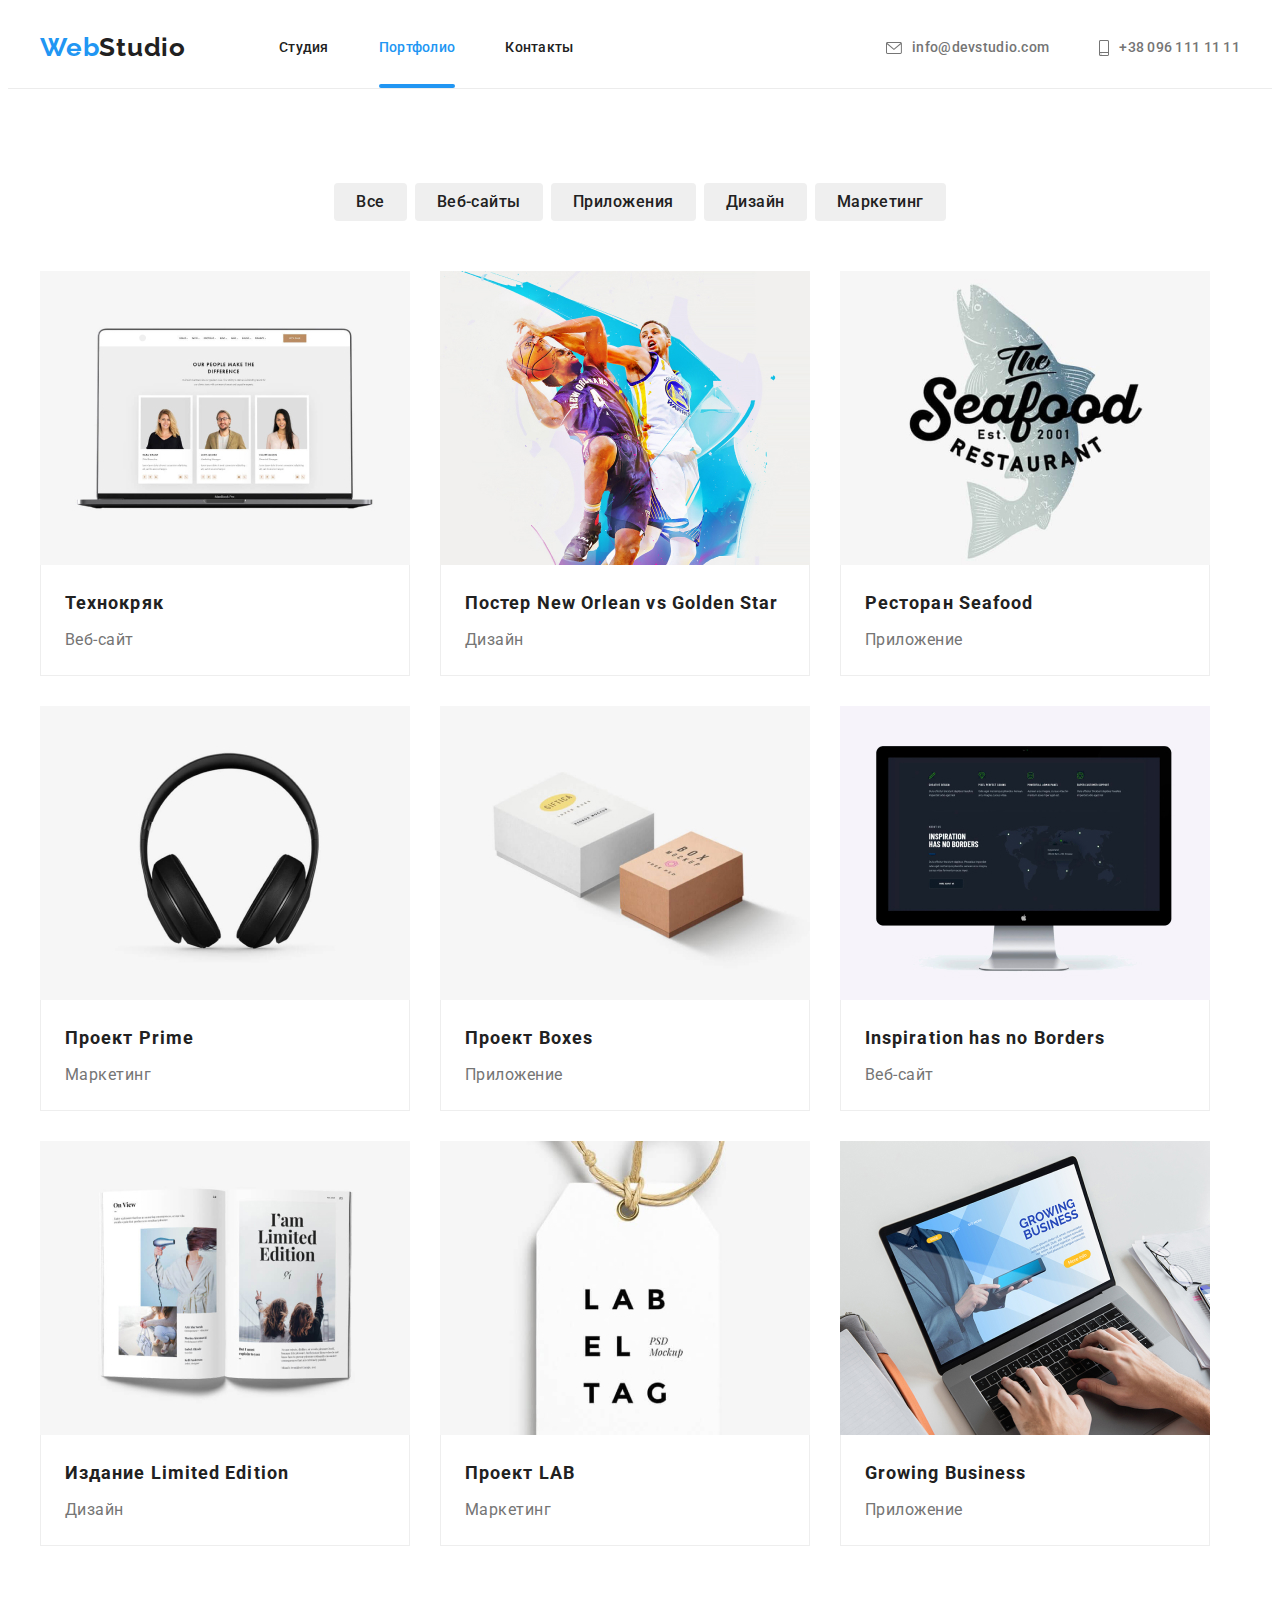
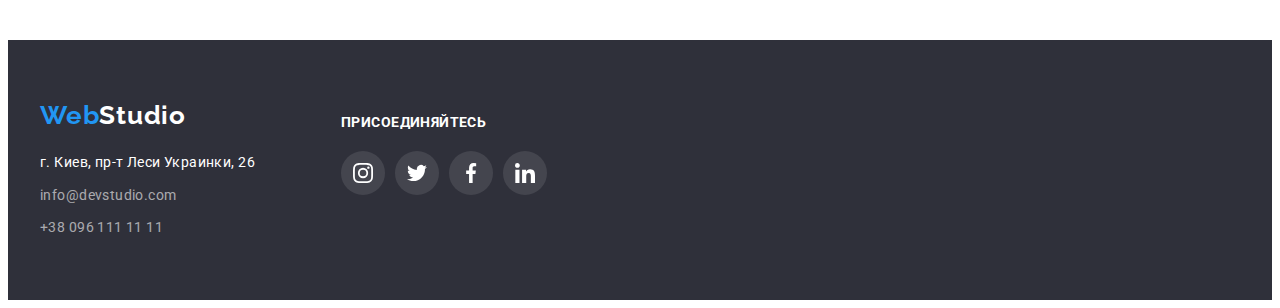
==== portfolio.html @ 8793c93d "homework 5" ====
<!DOCTYPE html>
<html lang="ru">
    <head>
        <meta charset="UTF-8" />
        <meta name="viewport" content="width=device-width, initial-scale=1.0" />
        <title>WebStudio</title>
        <link
            href="https://fonts.googleapis.com/css2?family=Raleway:wght@700&family=Roboto:wght@400;500;700;900&display=swap"
            rel="stylesheet"
        />
        <link
            rel="stylesheet"
            href="https://cdnjs.cloudflare.com/ajax/libs/modern-normalize/1.0.0/modern-normalize.min.css"
            integrity="sha512-ISS7cAi1PEhQ8jnbJpJZMd29NlhNj4AWYyLOSp2CE/CsHxTCu+r+t0D2yoJudVrd0/8fTVPUVDzY5Tvli75u/g=="
            crossorigin="anonymous"
        />
        <link rel="stylesheet" href="./css/styles.css" />
    </head>
    <body>
        <!--head-->
        <header class="head">
            <div class="container">
                <div class="header-inner">
                    <nav class="container-nav">
                        <a class="logo" href="/"><span class="logo-dif">Web</span>Studio</a>
                        <ul class="header-nav">
                            <li class="item">
                                <a class="nav-link" href="./index.html">Студия</a>
                            </li>
                            <li class="item">
                                <a class="nav-link current" href="#">Портфолио</a>
                            </li>
                            <li class="item">
                                <a class="nav-link" href="#">Контакты</a>
                            </li>
                        </ul>
                    </nav>

                    <ul class="header-contact">
                        <li class="item">
                            <a class="contact" href="mailto:info@devstudio.com">
                                <svg class="mail">
                                    <use href="./images/first-sprite.svg#icon-envelope"></use>
                                </svg>
                                info@devstudio.com</a
                            >
                        </li>
                        <li class="item">
                            <a class="contact" href="tel:+380961111111">
                                <svg class="phone">
                                    <use href="./images/first-sprite.svg#icon-smartphone"></use>
                                </svg>
                                +38 096 111 11 11</a
                            >
                        </li>
                    </ul>
                </div>
            </div>
        </header>
        <main>
            <section>
                <div class="container">
                    <h1 class="invisible">Наши работы</h1>
                    <!--заголовок сделать невидимым-->
                    <!--portfolio-->
                    <ul class="buttons-list">
                        <li class="item">
                            <button class="portfolio-filter" type="button">Все</button>
                        </li>
                        <li class="item">
                            <button class="portfolio-filter" type="button">Веб-сайты</button>
                        </li>
                        <li class="item">
                            <button class="portfolio-filter" type="button">Приложения</button>
                        </li>
                        <li class="item">
                            <button class="portfolio-filter" type="button">Дизайн</button>
                        </li>
                        <li class="item">
                            <button class="portfolio-filter" type="button">Маркетинг</button>
                        </li>
                    </ul>
                    <ul class="portfolio-list">
                        <li class="portfolio-item">
                            <a class="unit" href="#">
                                <div class="portfolio-thumb">
                                    <img
                                        class="portfolio-picture"
                                        src="./images/portfolio1.jpg"
                                        alt="ноутбук"
                                        width="370"
                                    />
                                    <div class="portfolio-overlay">
                                        <p class="portfolio-actions">
                                            Технокряк это современная площадка распространения
                                            коронавируса. Компании используют эту платформу для
                                            цифрового шпионажа и атак на защищённые сервера
                                            конкурентов.
                                        </p>
                                    </div>
                                </div>
                                <div class="portfolio-discription">
                                    <h2 class="portfolio-title">Технокряк</h2>
                                    <p class="portfolio-text">Веб-сайт</p>
                                </div>
                            </a>
                        </li>
                        <li class="portfolio-item">
                            <a class="unit" href="#">
                                <div class="portfolio-thumb">
                                    <img
                                        class="portfolio-picture"
                                        src="./images/portfolio2.jpg"
                                        alt="два баскетболиста"
                                        width="370"
                                    />
                                    <div class="portfolio-overlay">
                                        <p class="portfolio-actions">
                                            Технокряк это современная площадка распространения
                                            коронавируса. Компании используют эту платформу для
                                            цифрового шпионажа и атак на защищённые сервера
                                            конкурентов.
                                        </p>
                                    </div>
                                </div>
                                <div class="portfolio-discription">
                                    <h2 class="portfolio-title">
                                        Постер New Orlean vs Golden Star
                                    </h2>
                                    <p class="portfolio-text">Дизайн</p>
                                </div>
                            </a>
                        </li>
                        <li class="portfolio-item">
                            <a class="unit" href="#">
                                <div class="portfolio-thumb">
                                    <img
                                        class="portfolio-picture"
                                        src="./images/portfolio3.jpg"
                                        alt="эмблема ресторана"
                                        width="370"
                                    />
                                    <div class="portfolio-overlay">
                                        <p class="portfolio-actions">
                                            Технокряк это современная площадка распространения
                                            коронавируса. Компании используют эту платформу для
                                            цифрового шпионажа и атак на защищённые сервера
                                            конкурентов.
                                        </p>
                                    </div>
                                </div>
                                <div class="portfolio-discription">
                                    <h2 class="portfolio-title">Ресторан Seafood</h2>
                                    <p class="portfolio-text">Приложение</p>
                                </div>
                            </a>
                        </li>
                        <li class="portfolio-item">
                            <a class="unit" href="#">
                                <div class="portfolio-thumb">
                                    <img
                                        class="portfolio-picture"
                                        src="./images/portfolio4.jpg"
                                        alt="наушники"
                                        width="370"
                                    />
                                    <div class="portfolio-overlay">
                                        <p class="portfolio-actions">
                                            Технокряк это современная площадка распространения
                                            коронавируса. Компании используют эту платформу для
                                            цифрового шпионажа и атак на защищённые сервера
                                            конкурентов.
                                        </p>
                                    </div>
                                </div>

                                <div class="portfolio-discription">
                                    <h2 class="portfolio-title">Проект Prime</h2>
                                    <p class="portfolio-text">Маркетинг</p>
                                </div>
                            </a>
                        </li>
                        <li class="portfolio-item">
                            <a class="unit" href="#">
                                <div class="portfolio-thumb">
                                    <img
                                        class="portfolio-picture"
                                        src="./images/portfolio5.jpg"
                                        alt="коробки"
                                        width="370"
                                    />
                                    <div class="portfolio-overlay">
                                        <p class="portfolio-actions">
                                            Технокряк это современная площадка распространения
                                            коронавируса. Компании используют эту платформу для
                                            цифрового шпионажа и атак на защищённые сервера
                                            конкурентов.
                                        </p>
                                    </div>
                                </div>
                                <div class="portfolio-discription">
                                    <h2 class="portfolio-title">Проект Boxes</h2>
                                    <p class="portfolio-text">Приложение</p>
                                </div>
                            </a>
                        </li>
                        <li class="portfolio-item">
                            <a class="unit" href="#">
                                <div class="portfolio-thumb">
                                    <img
                                        class="portfolio-picture"
                                        src="./images/portfolio6.jpg"
                                        alt="монитор"
                                        width="370"
                                    />
                                    <div class="portfolio-overlay">
                                        <p class="portfolio-actions">
                                            Технокряк это современная площадка распространения
                                            коронавируса. Компании используют эту платформу для
                                            цифрового шпионажа и атак на защищённые сервера
                                            конкурентов.
                                        </p>
                                    </div>
                                </div>
                                <div class="portfolio-discription">
                                    <h2 class="portfolio-title">Inspiration has no Borders</h2>
                                    <p class="portfolio-text">Веб-сайт</p>
                                </div>
                            </a>
                        </li>
                        <li class="portfolio-item">
                            <a class="unit" href="#">
                                <div class="portfolio-thumb">
                                    <img
                                        class="portfolio-picture"
                                        src="./images/portfolio7.jpg"
                                        alt="журнал"
                                        width="370"
                                    />
                                    <div class="portfolio-overlay">
                                        <p class="portfolio-actions">
                                            Технокряк это современная площадка распространения
                                            коронавируса. Компании используют эту платформу для
                                            цифрового шпионажа и атак на защищённые сервера
                                            конкурентов.
                                        </p>
                                    </div>
                                </div>

                                <div class="portfolio-discription">
                                    <h2 class="portfolio-title">Издание Limited Edition</h2>
                                    <p class="portfolio-text">Дизайн</p>
                                </div>
                            </a>
                        </li>
                        <li class="portfolio-item">
                            <a class="unit" href="#">
                                <div class="portfolio-thumb">
                                    <img
                                        class="portfolio-picture"
                                        src="./images/portfolio8.jpg"
                                        alt="ярлык"
                                        width="370"
                                    />
                                    <div class="portfolio-overlay">
                                        <p class="portfolio-actions">
                                            Технокряк это современная площадка распространения
                                            коронавируса. Компании используют эту платформу для
                                            цифрового шпионажа и атак на защищённые сервера
                                            конкурентов.
                                        </p>
                                    </div>
                                </div>

                                <div class="portfolio-discription">
                                    <h2 class="portfolio-title">Проект LAB</h2>
                                    <p class="portfolio-text">Маркетинг</p>
                                </div>
                            </a>
                        </li>
                        <li class="portfolio-item">
                            <a class="unit" href="#">
                                <div class="portfolio-thumb">
                                    <img
                                        class="portfolio-picture"
                                        src="./images/portfolio9.jpg"
                                        alt="руки на ноутбуке"
                                        width="370"
                                    />
                                    <div class="portfolio-overlay">
                                        <p class="portfolio-actions">
                                            Технокряк это современная площадка распространения
                                            коронавируса. Компании используют эту платформу для
                                            цифрового шпионажа и атак на защищённые сервера
                                            конкурентов.
                                        </p>
                                    </div>
                                </div>

                                <div class="portfolio-discription">
                                    <h2 class="portfolio-title">Growing Business</h2>
                                    <p class="portfolio-text">Приложение</p>
                                </div>
                            </a>
                        </li>
                    </ul>
                </div>
            </section>
        </main>
        <!--basement-->
        <footer class="basement-item">
            <div class="container">
                <div>
                    <a class="basement-logo" href="/"><span class="logo-dif">Web</span>Studio</a>

                    <address class="address-group">
                        <p class="basement-address interval">г. Киев, пр-т Леси Украинки, 26</p>
                        <a class="basement-contact interval" href="mailto:info@devstudio.com"
                            >info@devstudio.com</a
                        >
                        <a class="basement-contact interval" href="tel:+380961111111"
                            >+38 096 111 11 11</a
                        >
                    </address>
                </div>
                <div class="invocation-box">
                    <b class="invocation">присоединяйтесь</b>
                    <div class="social-box">
                        <a class="basement-link" href="#" aria-label="instagram">
                            <svg class="basement-icon">
                                <use href="./images/first-sprite.svg#icon-instagram-2"></use>
                            </svg>
                        </a>
                        <a class="basement-link" href="#" aria-label="twitter">
                            <svg class="basement-icon">
                                <use href="./images/first-sprite.svg#icon-twitter-1"></use>
                            </svg>
                        </a>
                        <a class="basement-link" href="#" aria-label="facebook">
                            <svg class="basement-icon">
                                <use href="./images/first-sprite.svg#icon-facebook-1"></use>
                            </svg>
                        </a>
                        <a class="basement-link" href="#" aria-label="linkedin">
                            <svg class="basement-icon">
                                <use href="./images/first-sprite.svg#icon-linkedin-1"></use>
                            </svg>
                        </a>
                    </div>
                </div>
            </div>
        </footer>
    </body>
</html>
---- css/styles.css ----
:root {
    --color-first-bright-grey: #f5f4fa;
    --color-second-bright-grey: #eeeeee;
    --color-third-bright-grey: #ececec;
    --color-fourth-bright-grey: rgba(255, 255, 255, 0.6);
    --color-fifth-bright-grey: #757575;
    --color-black: #212121;
    --color-bright-blue: #2196f3;
    --color-white: #ffffff;
    --color-dark-blue: #2f303a;
    --color-social-icons: #afb1b8;
    --color-basement-icons: rgba(255, 255, 255, 0.1);

    --team-background-color: var(--color-first-bright-grey);
    --portfolio-border-color: var(--color-second-bright-grey);
    --header-underline-color: var(--color-third-bright-grey);
    --basement-contact-color: var(--color-fourth-bright-grey);
    --primary-text-color: var(--color-fifth-bright-grey);
    --title-text-color: var(--color-black);
    --accent-color: var(--color-bright-blue);
    --main-title-color: var(--color-white);
    --main-background-color: var(--color-dark-blue);

    --hero-link-shadow: 0px 4px 4px rgba(0, 0, 0, 0.15);
    --team-item-shadow: 0px 1px 3px rgba(0, 0, 0, 0.12), 0px 1px 1px rgba(0, 0, 0, 0.14),
        0px 2px 1px rgba(0, 0, 0, 0.2);
    --portfolio-filter-shadow: 0px 3px 1px rgba(0, 0, 0, 0.1), 0px 1px 2px rgba(0, 0, 0, 0.08),
        0px 2px 2px rgba(0, 0, 0, 0.12);
    --portfolio-list-shadow: 0px 1px 1px rgba(0, 0, 0, 0.12), 0px 4px 4px rgba(0, 0, 0, 0.06),
        1px 4px 6px rgba(0, 0, 0, 0.16);
    --overlay: rgba(47, 48, 58, 0.4);
    --actions-background-color: rgba(47, 48, 58, 0.8);
    --portfolio-overlay-color: rgba(33, 150, 243, 0.9);
    --backdrop-color: rgba(0, 0, 0, 0.2);
    --modal-window-shadow: 0px 1px 3px rgba(0, 0, 0, 0.12), 0px 1px 1px rgba(0, 0, 0, 0.14),
        0px 2px 1px rgba(0, 0, 0, 0.2);
    --modal-close-button: rgba(0, 0, 0, 0.1);

    --color3: currentColor;
    --color4: currentColor;
}

body {
    font-family: "Roboto", sans-serif;
    font-style: normal;
}

/*===head===*/

.container {
    width: 1200px;
    padding-left: 15px;
    padding-right: 15px;
    margin-left: auto;
    margin-right: auto;
}

.header-inner {
    display: flex;
    align-items: center;
}

.container-nav {
    display: flex;
    align-items: center;
}

.logo {
    text-decoration: none;
    font-family: "Raleway";
    font-weight: 700;
    font-size: 26px;
    line-height: 1.2;
    letter-spacing: 0.03em;

    color: var(--title-text-color);
}

.header-nav {
    list-style: none;
    padding: 0;
    margin: 0;
    margin-left: 93px;
    display: flex;
    align-items: center;
}

.header-nav .item + .item {
    margin-left: 50px;
}

.logo-dif {
    color: var(--accent-color);
}

.nav-link {
    position: relative;
    text-decoration: none;
    display: block;
    padding-top: 32px;
    padding-bottom: 32px;

    font-weight: 500;
    font-size: 14px;
    line-height: 1.14;
    letter-spacing: 0.02em;

    color: var(--title-text-color);

    transition: color 250ms cubic-bezier(0.4, 0, 0.2, 1);
}

.nav-link:hover,
.nav-link:focus {
    color: var(--accent-color);
}

.current {
    color: var(--accent-color);
}

.current::after {
    content: "";
    position: absolute;
    bottom: 0;
    left: 0;
    display: block;

    width: 100%;
    height: 4px;
    border-radius: 2px;

    background-color: var(--accent-color);
}

.header-contact {
    list-style: none;
    display: flex;
    padding: 0;
    margin: 0;
    margin-left: auto;
}

.header-contact .item + .item {
    margin-left: 50px;
}

.contact {
    list-style: none;
    text-decoration: none;
    display: flex;
    align-items: center;
    padding-top: 32px;
    padding-bottom: 32px;

    font-weight: 500;
    font-size: 14px;
    line-height: 1.14;
    letter-spacing: 0.02em;

    color: var(--primary-text-color);

    transition: color 250ms cubic-bezier(0.4, 0, 0.2, 1);
}

.contact:hover,
.contact:focus {
    color: var(--accent-color);
}

.head {
    border-bottom: 1px solid var(--header-underline-color);
}

.mail {
    width: 16px;
    height: 12px;
    margin-right: 10px;
}

.phone {
    width: 10px;
    height: 16px;
    margin-right: 10px;
}

/*===hero===*/

.main-title {
    width: 700px;
    margin-top: 0;
    margin-bottom: 30px;

    font-weight: 900;
    font-size: 44px;
    line-height: 1.36;
    letter-spacing: 0.06em;
    text-transform: uppercase;

    color: var(--main-title-color);
}

.order {
    display: inline-block;
    min-width: 200px;
    height: 50px;
    padding: 10px 32px;
    border-radius: 4px;

    text-decoration: none;
    font-weight: 700;
    font-size: 16px;
    line-height: 1.87;
    letter-spacing: 0.06em;

    color: var(--main-title-color);
    background-color: var(--accent-color);
    box-shadow: var(--hero-link-shadow);
}

.hero-item {
    background-repeat: no-repeat;
    background-size: cover;
    background-position: top;

    background-color: var(--main-background-color);
    background-image: linear-gradient(var(--overlay), var(--overlay)), url(../images/hero-back.jpg);
}

.hero-item .container {
    display: flex;
    height: 600px;
    align-items: center;
    justify-content: center;
    text-align: center;
}

.backdrop {
    position: fixed;
    top: 0;
    left: 0;
    width: 100%;
    height: 100%;
    opacity: 1;
    transition: opacity 250ms cubic-bezier(0.4, 0, 0.2, 1);

    background-color: var(--backdrop-color);
}

.backdrop.is-hidden {
    opacity: 0;
    pointer-events: none;
}

.backdrop.is-hidden .modal {
    transform: translate(-50%, -50%) scale(0.9);
}

.modal {
    position: absolute;
    min-width: 528px;
    min-height: 581px;
    background-color: #ffffff;

    top: 50%;
    left: 50%;

    transform: translate(-50%, -50%) scale(1);
    transition: transform 250ms cubic-bezier(0.4, 0, 0.2, 1);

    box-shadow: var(--modal-window-shadow);
    border-radius: 4px;
}

.modal-close {
    position: absolute;
    top: 8px;
    right: 8px;
    width: 30px;
    height: 30px;
    border-radius: 50%;
    border: 1px solid var(--modal-close-button);

    background-color: var(--main-title-color);
}

.cross {
    width: 11px;
    height: 11px;
}

/*===features===*/

.invisible {
    display: none;
}

.feartures-group {
    margin: 0;
    padding: 94px 0 94px 0;
    display: flex;
    justify-content: space-between;
    list-style: none;
}

.features-box {
    display: flex;
    align-items: center;
    justify-content: center;
    width: 270px;
    height: 120px;
    margin-bottom: 30px;

    background: var(--team-background-color);
    border-radius: 4px;
}

.features-title {
    margin: 0;
    margin-bottom: 10px;

    font-weight: 700;
    font-size: 14px;
    line-height: 1.14;
    letter-spacing: 0.03em;
    text-transform: uppercase;

    color: var(--title-text-color);
}

.features-text {
    margin: 0;
    width: 270px;

    font-weight: 400;
    font-size: 14px;
    line-height: 1.7;
    letter-spacing: 0.03em;

    color: var(--primary-text-color);
}

/*===actions===*/

.actions-title {
    margin: 0;
    margin-bottom: 50px;

    font-weight: 700;
    font-size: 36px;
    line-height: 1.16;
    text-align: center;
    letter-spacing: 0.03em;

    color: var(--title-text-color);
}

.actions-group {
    margin: 0;
    padding: 0;
    padding-bottom: 94px;
    display: flex;
    justify-content: space-between;
    list-style: none;
}

.actions-picture {
    display: block;
}

.actions-item {
    position: relative;
}

.actions-label {
    position: absolute;
    bottom: 0;
    margin: 0;
    padding: 27px 0 27px;

    width: 100%;
    height: 70px;

    font-family: "Roboto";
    font-style: normal;
    font-weight: 700;
    font-size: 14px;
    line-height: 1.14;
    text-align: center;
    letter-spacing: 0.03em;
    text-transform: uppercase;

    color: var(--main-title-color);
    background-color: var(--actions-background-color);
}

/*===team===*/

.team-section {
    background-color: var(--team-background-color);
}

.team-section .container {
    padding-top: 94px;
    padding-bottom: 94px;
}

.team-group {
    margin: 0;
    padding: 0;
    display: flex;
    justify-content: space-between;
    list-style: none;
}

.team-title {
    margin: 0;
    margin-bottom: 50px;

    font-weight: 700;
    font-size: 36px;
    line-height: 1.16;
    text-align: center;
    letter-spacing: 0.03em;

    color: var(--title-text-color);
}

.team-item {
    border-radius: 0 0 4px 4px;

    background-color: var(--color-white);
    box-shadow: var(--team-item-shadow);
}

.member-name {
    margin: 0;
    padding: 30px 0 10px;

    font-weight: 500;
    font-size: 16px;
    line-height: 1.2;
    text-align: center;
    letter-spacing: 0.03em;

    color: var(--title-text-color);
}

.skill {
    margin: 0;
    padding-bottom: 16px;

    font-weight: 400;
    font-size: 16px;
    line-height: 1.2;
    text-align: center;
    letter-spacing: 0.03em;

    color: var(--primary-text-color);
}

.social-container {
    display: flex;
    justify-content: space-between;
    list-style: none;
    margin: 0;
    padding: 0 30px 32px;
}

.social-link {
    display: flex;
    align-items: center;
    justify-content: center;

    width: 44px;
    height: 44px;
    border-radius: 50%;

    color: var(--color-social-icons);

    transition: color 250ms cubic-bezier(0.4, 0, 0.2, 1),
        background-color 250ms cubic-bezier(0.4, 0, 0.2, 1);
}

.social-link:hover,
.social-link:focus {
    color: var(--main-title-color);
    background-color: var(--accent-color);
}

.social-icon {
    height: 20px;
}

/*===constant clients===*/

.clients-title {
    padding: 0;
    margin: 0;
    padding-top: 94px;
    margin-bottom: 50px;

    font-family: "Roboto";
    font-style: normal;
    font-weight: 700;
    font-size: 36px;
    line-height: 1.16;
    text-align: center;
    letter-spacing: 0.03em;
}

.clients-box {
    display: flex;
    justify-content: space-between;
    list-style: none;
    padding: 0;
    margin: 0;
    margin-bottom: 94px;
}

.clients-link {
    display: flex;
    align-items: center;
    justify-content: center;

    width: 170px;
    height: 90px;

    border: 1px solid var(--color-social-icons);
    border-radius: 4px;
    color: var(--color-social-icons);

    transition: color 250ms cubic-bezier(0.4, 0, 0.2, 1),
        border-color 250ms cubic-bezier(0.4, 0, 0.2, 1);
}

.clients-link:hover,
.clients-link:focus {
    color: var(--accent-color);
    border-color: var(--accent-color);
}

/*===basement===*/

.basement-item {
    background-color: var(--main-background-color);
}

.basement-item .container {
    display: flex;
}

.basement-logo {
    display: inline-block;
    margin: 60px 0 20px;

    text-decoration: none;
    font-family: "Raleway";
    font-weight: 700;
    font-size: 26px;
    line-height: 1.2;
    letter-spacing: 0.03em;

    color: var(--main-title-color);
}

.address-group {
    display: flex;
    padding-bottom: 60px;
    flex-direction: column;
    width: 231px;
}

.basement-address {
    margin: 0;

    font-weight: 400;
    font-style: normal;
    font-size: 14px;
    line-height: 1.7;
    letter-spacing: 0.03em;

    color: var(--main-title-color);
}

.basement-contact {
    text-decoration: none;
    font-style: normal;
    font-weight: 400;
    font-size: 14px;
    line-height: 1.7;
    letter-spacing: 0.03em;

    color: var(--basement-contact-color);
}

.interval:not(:last-child) {
    margin-bottom: 9px;
}

.invocation-box {
    padding-top: 72px;
    margin-left: 70px;
}

.invocation {
    display: inline-block;
    margin-bottom: 20px;
    font-family: "Roboto";
    font-style: normal;
    font-weight: 700;
    font-size: 14px;
    line-height: 1.14;
    letter-spacing: 0.03em;
    text-transform: uppercase;

    color: var(--main-title-color);
}

.social-box {
    display: flex;
}

.basement-link {
    display: flex;
    align-items: center;
    justify-content: center;

    width: 44px;
    height: 44px;
    border-radius: 50%;

    background-color: var(--color-basement-icons);
    color: var(--main-title-color);

    transition: background-color 250ms cubic-bezier(0.4, 0, 0.2, 1);
}

.basement-link:hover,
.basement-link:focus {
    background-color: var(--accent-color);
}

.basement-link:not(:last-child) {
    margin-right: 10px;
}

.basement-icon {
    height: 20px;
}

/*===portfolio===*/

.buttons-list {
    display: flex;
    justify-content: center;
    margin: 0;
    margin-bottom: 50px;
    padding: 0;
    padding-top: 94px;
    list-style: none;
}

.portfolio-filter {
    padding: 6px 22px;
    border: none;
    border-radius: 4px;

    font-family: "Roboto";
    font-style: normal;
    font-weight: 500;
    font-size: 16px;
    line-height: 1.62;
    letter-spacing: 0.03em;

    transition: color 250ms cubic-bezier(0.4, 0, 0.2, 1),
        background-color 250ms cubic-bezier(0.4, 0, 0.2, 1),
        box-shadow 250ms cubic-bezier(0.4, 0, 0.2, 1);

    color: var(--title-text-color);
}

.portfolio-filter:hover,
.portfolio-filter:focus {
    color: var(--main-title-color);
    background-color: var(--accent-color);
    box-shadow: var(--portfolio-filter-shadow);
}

.buttons-list .item:not(:last-child) {
    margin-right: 8px;
}

.portfolio-list {
    margin: 0;
    padding: 0;
    padding-bottom: 94px;
    display: flex;
    flex-wrap: wrap;
    list-style: none;
}

.portfolio-item {
    width: 370px;
    margin-right: 30px;
}

.portfolio-item:nth-child(3n) {
    margin-right: 0;
}

.portfolio-item:nth-child(n + 4) {
    margin-top: 30px;
}

.unit {
    text-decoration: none;
    display: block;
}

.unit:hover,
.unit:focus {
    box-shadow: var(--portfolio-list-shadow);
}

.portfolio-thumb {
    position: relative;
    overflow: hidden;
}

.portfolio-overlay {
    position: absolute;
    top: 0;
    left: 0;

    width: 100%;
    height: 100%;

    transform: translateY(100%);
    transition: transform 250ms cubic-bezier(0.4, 0, 0.2, 1);

    background-color: var(--portfolio-overlay-color);
}

.portfolio-picture {
    display: block;
}

.portfolio-actions {
    margin: 0;
    padding: 63px 24px;

    font-family: "Roboto";
    font-style: normal;
    font-weight: 400;
    font-size: 18px;
    line-height: 1.55;
    letter-spacing: 0.03em;

    color: var(--main-title-color);
}

.unit:hover .portfolio-overlay,
.unit:focus .portfolio-overlay {
    transform: translateY(0);
}

.portfolio-discription {
    border-width: 0 1px 1px 1px;
    border-style: solid;
    border-color: var(--portfolio-border-color);
}

.portfolio-title {
    margin: 0;
    padding: 20px 24px 4px 24px;

    font-weight: 700;
    font-size: 18px;
    line-height: 2;
    letter-spacing: 0.06em;

    color: var(--title-text-color);
}

.portfolio-text {
    margin: 0;
    padding: 0 24px 20px 24px;

    font-weight: 400;
    font-size: 16px;
    line-height: 1.87;
    letter-spacing: 0.03em;

    color: var(--primary-text-color);
}
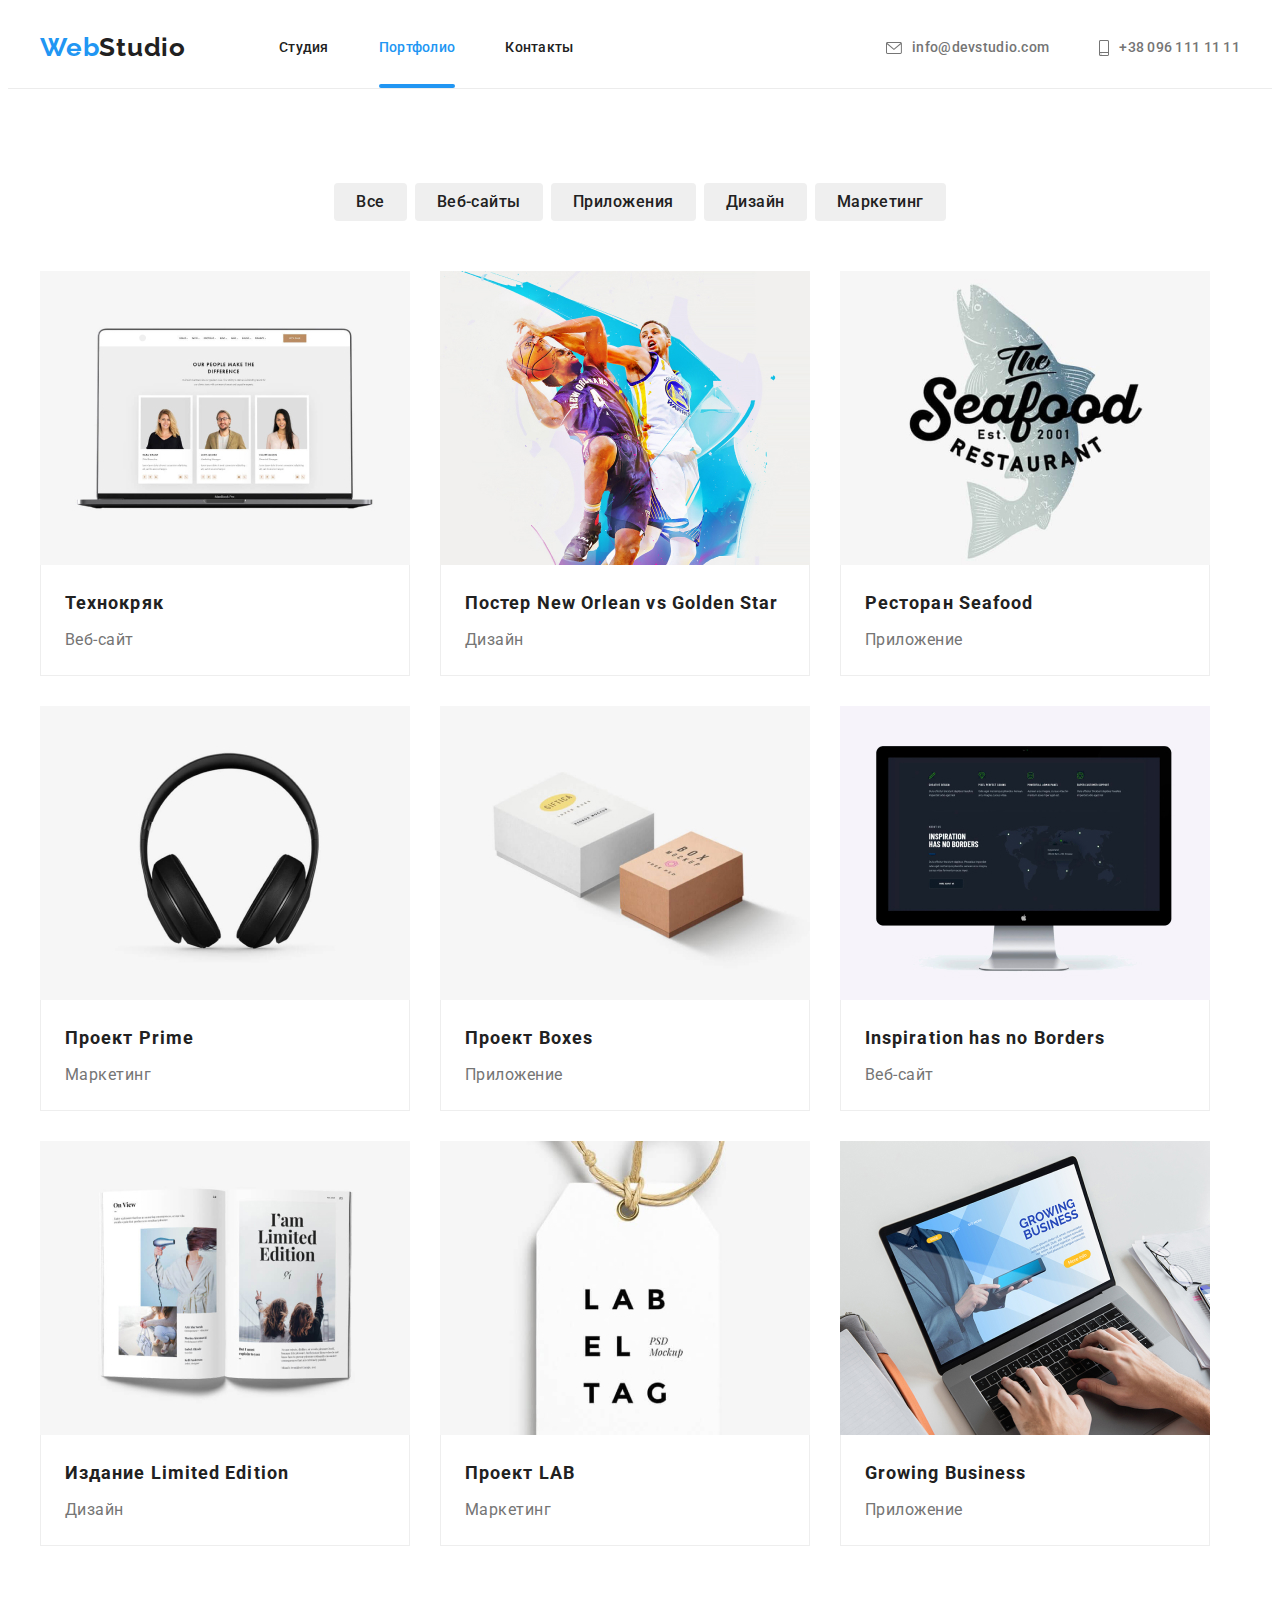
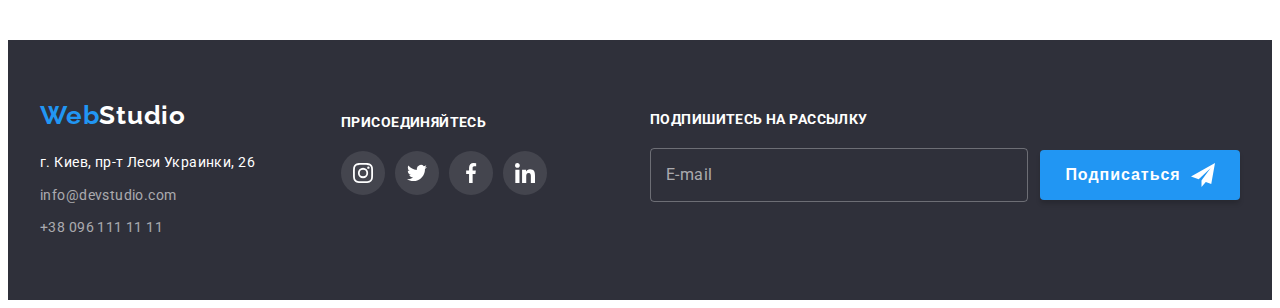
==== commit 46859043: "made forms" ====
--- a/portfolio.html
+++ b/portfolio.html
@@ -348,6 +348,20 @@
                         </a>
                     </div>
                 </div>
+                <div class="form-wraper">
+                    <b class="form-title">Подпишитесь на рассылку</b>
+                    <form class="form-field">
+                        <label>
+                            <input class="form-input" type="email" name="mail" placeholder=" " required />
+                            <span class="form-label">E-mail</span>
+                        </label>
+                        <button class="btn-submit" type="submit">Подписаться
+                            <svg class="icon-plane">
+                                <use href="./images/first-sprite.svg#icon-papep-plane"></use>
+                            </svg>
+                        </button>
+                    </form>
+                </div>
             </div>
         </footer>
     </body>
--- a/css/styles.css
+++ b/css/styles.css
@@ -35,9 +35,10 @@
     --modal-window-shadow: 0px 1px 3px rgba(0, 0, 0, 0.12), 0px 1px 1px rgba(0, 0, 0, 0.14),
         0px 2px 1px rgba(0, 0, 0, 0.2);
     --modal-close-button: rgba(0, 0, 0, 0.1);
-
-    --color3: currentColor;
+    --duration-and-timing-function: 250ms cubic-bezier(0.4, 0, 0.2, 1);
+
     --color4: currentColor;
+    --color5: currentColor;
 }
 
 body {
@@ -107,7 +108,7 @@
 
     color: var(--title-text-color);
 
-    transition: color 250ms cubic-bezier(0.4, 0, 0.2, 1);
+    transition: color var(--duration-and-timing-function);
 }
 
 .nav-link:hover,
@@ -160,7 +161,7 @@
 
     color: var(--primary-text-color);
 
-    transition: color 250ms cubic-bezier(0.4, 0, 0.2, 1);
+    transition: color var(--duration-and-timing-function);
 }
 
 .contact:hover,
@@ -235,6 +236,603 @@
     text-align: center;
 }
 
+/*===features===*/
+
+.invisible {
+    display: none;
+}
+
+.feartures-group {
+    margin: 0;
+    padding: 94px 0 94px 0;
+    display: flex;
+    justify-content: space-between;
+    list-style: none;
+}
+
+.features-box {
+    display: flex;
+    align-items: center;
+    justify-content: center;
+    width: 270px;
+    height: 120px;
+    margin-bottom: 30px;
+
+    background: var(--team-background-color);
+    border-radius: 4px;
+}
+
+.features-title {
+    margin: 0;
+    margin-bottom: 10px;
+
+    font-weight: 700;
+    font-size: 14px;
+    line-height: 1.14;
+    letter-spacing: 0.03em;
+    text-transform: uppercase;
+
+    color: var(--title-text-color);
+}
+
+.features-text {
+    margin: 0;
+    width: 270px;
+
+    font-weight: 400;
+    font-size: 14px;
+    line-height: 1.7;
+    letter-spacing: 0.03em;
+
+    color: var(--primary-text-color);
+}
+
+/*===actions===*/
+
+.actions-title {
+    margin: 0;
+    margin-bottom: 50px;
+
+    font-weight: 700;
+    font-size: 36px;
+    line-height: 1.16;
+    text-align: center;
+    letter-spacing: 0.03em;
+
+    color: var(--title-text-color);
+}
+
+.actions-group {
+    margin: 0;
+    padding: 0;
+    padding-bottom: 94px;
+    display: flex;
+    justify-content: space-between;
+    list-style: none;
+}
+
+.actions-picture {
+    display: block;
+}
+
+.actions-item {
+    position: relative;
+}
+
+.actions-label {
+    position: absolute;
+    bottom: 0;
+    margin: 0;
+    padding: 27px 0 27px;
+
+    width: 100%;
+    height: 70px;
+
+    font-family: "Roboto";
+    font-style: normal;
+    font-weight: 700;
+    font-size: 14px;
+    line-height: 1.14;
+    text-align: center;
+    letter-spacing: 0.03em;
+    text-transform: uppercase;
+
+    color: var(--main-title-color);
+    background-color: var(--actions-background-color);
+}
+
+/*===team===*/
+
+.team-section {
+    background-color: var(--team-background-color);
+}
+
+.team-section .container {
+    padding-top: 94px;
+    padding-bottom: 94px;
+}
+
+.team-group {
+    margin: 0;
+    padding: 0;
+    display: flex;
+    justify-content: space-between;
+    list-style: none;
+}
+
+.team-title {
+    margin: 0;
+    margin-bottom: 50px;
+
+    font-weight: 700;
+    font-size: 36px;
+    line-height: 1.16;
+    text-align: center;
+    letter-spacing: 0.03em;
+
+    color: var(--title-text-color);
+}
+
+.team-item {
+    border-radius: 0 0 4px 4px;
+
+    background-color: var(--color-white);
+    box-shadow: var(--team-item-shadow);
+}
+
+.member-name {
+    margin: 0;
+    padding: 30px 0 10px;
+
+    font-weight: 500;
+    font-size: 16px;
+    line-height: 1.2;
+    text-align: center;
+    letter-spacing: 0.03em;
+
+    color: var(--title-text-color);
+}
+
+.skill {
+    margin: 0;
+    padding-bottom: 16px;
+
+    font-weight: 400;
+    font-size: 16px;
+    line-height: 1.2;
+    text-align: center;
+    letter-spacing: 0.03em;
+
+    color: var(--primary-text-color);
+}
+
+.social-container {
+    display: flex;
+    justify-content: space-between;
+    list-style: none;
+    margin: 0;
+    padding: 0 30px 32px;
+}
+
+.social-link {
+    display: flex;
+    align-items: center;
+    justify-content: center;
+
+    width: 44px;
+    height: 44px;
+    border-radius: 50%;
+
+    color: var(--color-social-icons);
+
+    transition: color var(--duration-and-timing-function),
+        background-color var(--duration-and-timing-function);
+}
+
+.social-link:hover,
+.social-link:focus {
+    color: var(--main-title-color);
+    background-color: var(--accent-color);
+}
+
+.social-icon {
+    height: 20px;
+}
+
+/*===constant clients===*/
+
+.clients-title {
+    padding: 0;
+    margin: 0;
+    padding-top: 94px;
+    margin-bottom: 50px;
+
+    font-family: "Roboto";
+    font-style: normal;
+    font-weight: 700;
+    font-size: 36px;
+    line-height: 1.16;
+    text-align: center;
+    letter-spacing: 0.03em;
+}
+
+.clients-box {
+    display: flex;
+    justify-content: space-between;
+    list-style: none;
+    padding: 0;
+    margin: 0;
+    margin-bottom: 94px;
+}
+
+.clients-link {
+    display: flex;
+    align-items: center;
+    justify-content: center;
+
+    width: 170px;
+    height: 90px;
+
+    border: 1px solid var(--color-social-icons);
+    border-radius: 4px;
+    color: var(--color-social-icons);
+
+    transition: color var(--duration-and-timing-function),
+        border-color var(--duration-and-timing-function);
+}
+
+.clients-link:hover,
+.clients-link:focus {
+    color: var(--accent-color);
+    border-color: var(--accent-color);
+}
+
+/*===basement===*/
+
+.basement-item {
+    background-color: var(--main-background-color);
+}
+
+.basement-item .container {
+    display: flex;
+}
+
+.basement-logo {
+    display: inline-block;
+    margin: 60px 0 20px;
+
+    text-decoration: none;
+    font-family: "Raleway";
+    font-weight: 700;
+    font-size: 26px;
+    line-height: 1.2;
+    letter-spacing: 0.03em;
+
+    color: var(--main-title-color);
+}
+
+.address-group {
+    display: flex;
+    padding-bottom: 60px;
+    flex-direction: column;
+    width: 231px;
+}
+
+.basement-address {
+    margin: 0;
+
+    font-weight: 400;
+    font-style: normal;
+    font-size: 14px;
+    line-height: 1.7;
+    letter-spacing: 0.03em;
+
+    color: var(--main-title-color);
+}
+
+.basement-contact {
+    text-decoration: none;
+    font-style: normal;
+    font-weight: 400;
+    font-size: 14px;
+    line-height: 1.7;
+    letter-spacing: 0.03em;
+
+    color: var(--basement-contact-color);
+}
+
+.interval:not(:last-child) {
+    margin-bottom: 9px;
+}
+
+.invocation-box {
+    padding-top: 72px;
+    margin-left: 70px;
+}
+
+.invocation {
+    display: inline-block;
+    margin-bottom: 20px;
+    font-family: "Roboto";
+    font-style: normal;
+    font-weight: 700;
+    font-size: 14px;
+    line-height: 1.14;
+    letter-spacing: 0.03em;
+    text-transform: uppercase;
+
+    color: var(--main-title-color);
+}
+
+.social-box {
+    display: flex;
+}
+
+.basement-link {
+    display: flex;
+    align-items: center;
+    justify-content: center;
+
+    width: 44px;
+    height: 44px;
+    border-radius: 50%;
+
+    background-color: var(--color-basement-icons);
+    color: var(--main-title-color);
+
+    transition: background-color var(--duration-and-timing-function);
+}
+
+.basement-link:hover,
+.basement-link:focus {
+    background-color: var(--accent-color);
+}
+
+.basement-link:not(:last-child) {
+    margin-right: 10px;
+}
+
+.basement-icon {
+    height: 20px;
+}
+
+.form-wraper {
+    margin-left: auto;
+}
+
+.form-title {
+    display: block;
+    padding-top: 72px;
+    margin-bottom: 20px;
+
+    font-style: normal;
+    font-weight: 700;
+    font-size: 14px;
+    line-height: 1.14;
+    letter-spacing: 0.03em;
+    text-transform: uppercase;
+
+    color: var(--main-title-color);
+}
+
+.form-field {
+    position: relative;
+    display: flex;
+    align-items: center;
+}
+
+.form-label {
+    position: absolute;
+    top: 50%;
+    left: 16px;
+    transform: translateY(-50%);
+
+    font-style: normal;
+    font-weight: 400;
+    font-size: 16px;
+    line-height: 1.25;
+    letter-spacing: 0.03em;
+
+    transition: transform var(--duration-and-timing-function);
+    color: rgba(255, 255, 255, 0.6);
+}
+
+.form-input:focus + .form-label,
+.form-input:not(:placeholder-shown) + .form-label {
+    transform: translate(-80px, -9px);
+}
+
+.form-input {
+    padding-left: 16px;
+    width: 358px;
+    height: 50px;
+    border-radius: 4px;
+    border: 1px solid rgba(255, 255, 255, 0.3);
+
+    font-style: normal;
+    font-weight: normal;
+    font-size: 16px;
+    line-height: 20px;
+    letter-spacing: 0.03em;
+
+    color: rgba(255, 255, 255, 0.6);
+    background: transparent;
+}
+
+.btn-submit {
+    display: inline-flex;
+    align-items: center;
+    justify-content: center;
+    margin-left: 12px;
+    width: 200px;
+    height: 50px;
+    border: none;
+    border-radius: 4px;
+
+    font-style: normal;
+    font-weight: bold;
+    font-size: 16px;
+    line-height: 30px;
+    letter-spacing: 0.06em;
+
+    color: var(--main-title-color);
+    background: var(--accent-color);
+    box-shadow: 0px 4px 4px rgba(0, 0, 0, 0.15);
+}
+
+.icon-plane {
+    margin-left: 10px;
+    width: 24px;
+    height: 24px;
+}
+
+/*===portfolio===*/
+
+.buttons-list {
+    display: flex;
+    justify-content: center;
+    margin: 0;
+    margin-bottom: 50px;
+    padding: 0;
+    padding-top: 94px;
+    list-style: none;
+}
+
+.portfolio-filter {
+    padding: 6px 22px;
+    border: none;
+    border-radius: 4px;
+
+    font-family: "Roboto";
+    font-style: normal;
+    font-weight: 500;
+    font-size: 16px;
+    line-height: 1.62;
+    letter-spacing: 0.03em;
+
+    transition: color var(--duration-and-timing-function),
+        background-color var(--duration-and-timing-function),
+        box-shadow var(--duration-and-timing-function);
+
+    color: var(--title-text-color);
+}
+
+.portfolio-filter:hover,
+.portfolio-filter:focus {
+    color: var(--main-title-color);
+    background-color: var(--accent-color);
+    box-shadow: var(--portfolio-filter-shadow);
+}
+
+.buttons-list .item:not(:last-child) {
+    margin-right: 8px;
+}
+
+.portfolio-list {
+    margin: 0;
+    padding: 0;
+    padding-bottom: 94px;
+    display: flex;
+    flex-wrap: wrap;
+    list-style: none;
+}
+
+.portfolio-item {
+    width: 370px;
+    margin-right: 30px;
+}
+
+.portfolio-item:nth-child(3n) {
+    margin-right: 0;
+}
+
+.portfolio-item:nth-child(n + 4) {
+    margin-top: 30px;
+}
+
+.unit {
+    text-decoration: none;
+    display: block;
+}
+
+.unit:hover,
+.unit:focus {
+    box-shadow: var(--portfolio-list-shadow);
+}
+
+.portfolio-thumb {
+    position: relative;
+    overflow: hidden;
+}
+
+.portfolio-overlay {
+    position: absolute;
+    top: 0;
+    left: 0;
+
+    width: 100%;
+    height: 100%;
+
+    transform: translateY(100%);
+    transition: transform var(--duration-and-timing-function);
+
+    background-color: var(--portfolio-overlay-color);
+}
+
+.portfolio-picture {
+    display: block;
+}
+
+.portfolio-actions {
+    margin: 0;
+    padding: 63px 24px;
+
+    font-family: "Roboto";
+    font-style: normal;
+    font-weight: 400;
+    font-size: 18px;
+    line-height: 1.55;
+    letter-spacing: 0.03em;
+
+    color: var(--main-title-color);
+}
+
+.unit:hover .portfolio-overlay,
+.unit:focus .portfolio-overlay {
+    transform: translateY(0);
+}
+
+.portfolio-discription {
+    border-width: 0 1px 1px 1px;
+    border-style: solid;
+    border-color: var(--portfolio-border-color);
+}
+
+.portfolio-title {
+    margin: 0;
+    padding: 20px 24px 4px 24px;
+
+    font-weight: 700;
+    font-size: 18px;
+    line-height: 2;
+    letter-spacing: 0.06em;
+
+    color: var(--title-text-color);
+}
+
+.portfolio-text {
+    margin: 0;
+    padding: 0 24px 20px 24px;
+
+    font-weight: 400;
+    font-size: 16px;
+    line-height: 1.87;
+    letter-spacing: 0.03em;
+
+    color: var(--primary-text-color);
+}
+
+/*===modal window===*/
 .backdrop {
     position: fixed;
     top: 0;
@@ -242,7 +840,7 @@
     width: 100%;
     height: 100%;
     opacity: 1;
-    transition: opacity 250ms cubic-bezier(0.4, 0, 0.2, 1);
+    transition: opacity var(--duration-and-timing-function);
 
     background-color: var(--backdrop-color);
 }
@@ -258,16 +856,17 @@
 
 .modal {
     position: absolute;
-    min-width: 528px;
+    width: 528px;
     min-height: 581px;
-    background-color: #ffffff;
+    padding: 40px;
 
     top: 50%;
     left: 50%;
 
     transform: translate(-50%, -50%) scale(1);
-    transition: transform 250ms cubic-bezier(0.4, 0, 0.2, 1);
-
+    transition: transform var(--duration-and-timing-function);
+
+    background-color: var(--main-title-color);
     box-shadow: var(--modal-window-shadow);
     border-radius: 4px;
 }
@@ -289,508 +888,127 @@
     height: 11px;
 }
 
-/*===features===*/
-
-.invisible {
-    display: none;
-}
-
-.feartures-group {
-    margin: 0;
-    padding: 94px 0 94px 0;
-    display: flex;
-    justify-content: space-between;
-    list-style: none;
-}
-
-.features-box {
-    display: flex;
-    align-items: center;
-    justify-content: center;
-    width: 270px;
-    height: 120px;
+.modal-close:hover,
+.modal-close:focus {
+    color: var(--accent-color);
+}
+
+.modal-title {
+    margin: 0;
+    margin-bottom: 12px;
+
+    font-style: normal;
+    font-weight: 700;
+    font-size: 20px;
+    line-height: 1.15;
+    text-align: center;
+    letter-spacing: 0.03em;
+}
+
+.modal-label {
+    position: relative;
+    display: block;
+    font-style: normal;
+    font-weight: 400;
+    font-size: 12px;
+    line-height: 1.16;
+    letter-spacing: 0.01em;
+
+    color: #757575;
+}
+
+.modal-input {
+    display: block;
+    margin-top: 4px;
+    margin-bottom: 10px;
+    padding-left: 42px;
+
+    width: 100%;
+    height: 40px;
+
+    font-style: normal;
+    font-weight: 400;
+    font-size: 14px;
+    line-height: 1.14;
+    letter-spacing: 0.01em;
+
+    border: 1px solid rgba(33, 33, 33, 0.2);
+    border-radius: 4px;
+}
+
+.modal-input:focus,
+.modal-input:hover {
+    border-color: var(--accent-color);
+}
+
+.modal-input:focus + .modal-icon,
+.modal-input:hover + .modal-icon {
+    color: var(--accent-color);
+}
+
+.modal-icon {
+    position: absolute;
+    width: 18px;
+    height: 18px;
+    bottom: 11px;
+    left: 12px;
+
+    color: var(--title-text-color);
+}
+
+.modal-coment-input {
+    display: block;
+    margin-top: 4px;
+    margin-bottom: 20px;
+    padding: 12px 16px;
+
+    width: 100%;
+    min-height: 120px;
+
+    font-style: normal;
+    font-weight: 400;
+    font-size: 14px;
+    line-height: 1.14;
+    letter-spacing: 0.01em;
+
+    border: 1px solid rgba(33, 33, 33, 0.2);
+    border-radius: 4px;
+    /* color: rgba(117, 117, 117, 0.5); */
+}
+
+.agreement-label {
+    display: block;
     margin-bottom: 30px;
 
-    background: var(--team-background-color);
+    font-style: normal;
+    font-weight: 400;
+    font-size: 14px;
+    line-height: 1.71;
+    letter-spacing: 0.03em;
+
+    color: #757575;
+}
+
+.modal-agreement {
+}
+
+.modal-btn {
+    display: block;
+    margin-right: auto;
+    margin-left: auto;
+    
+    min-width: 200px;
+    height: 50px;
+    border: 0;
     border-radius: 4px;
-}
-
-.features-title {
-    margin: 0;
-    margin-bottom: 10px;
-
-    font-weight: 700;
-    font-size: 14px;
-    line-height: 1.14;
-    letter-spacing: 0.03em;
-    text-transform: uppercase;
-
-    color: var(--title-text-color);
-}
-
-.features-text {
-    margin: 0;
-    width: 270px;
-
-    font-weight: 400;
-    font-size: 14px;
-    line-height: 1.7;
-    letter-spacing: 0.03em;
-
-    color: var(--primary-text-color);
-}
-
-/*===actions===*/
-
-.actions-title {
-    margin: 0;
-    margin-bottom: 50px;
-
-    font-weight: 700;
-    font-size: 36px;
-    line-height: 1.16;
-    text-align: center;
-    letter-spacing: 0.03em;
-
-    color: var(--title-text-color);
-}
-
-.actions-group {
-    margin: 0;
-    padding: 0;
-    padding-bottom: 94px;
-    display: flex;
-    justify-content: space-between;
-    list-style: none;
-}
-
-.actions-picture {
-    display: block;
-}
-
-.actions-item {
-    position: relative;
-}
-
-.actions-label {
-    position: absolute;
-    bottom: 0;
-    margin: 0;
-    padding: 27px 0 27px;
-
-    width: 100%;
-    height: 70px;
-
-    font-family: "Roboto";
-    font-style: normal;
-    font-weight: 700;
-    font-size: 14px;
-    line-height: 1.14;
-    text-align: center;
-    letter-spacing: 0.03em;
-    text-transform: uppercase;
-
-    color: var(--main-title-color);
-    background-color: var(--actions-background-color);
-}
-
-/*===team===*/
-
-.team-section {
-    background-color: var(--team-background-color);
-}
-
-.team-section .container {
-    padding-top: 94px;
-    padding-bottom: 94px;
-}
-
-.team-group {
-    margin: 0;
-    padding: 0;
-    display: flex;
-    justify-content: space-between;
-    list-style: none;
-}
-
-.team-title {
-    margin: 0;
-    margin-bottom: 50px;
-
-    font-weight: 700;
-    font-size: 36px;
-    line-height: 1.16;
-    text-align: center;
-    letter-spacing: 0.03em;
-
-    color: var(--title-text-color);
-}
-
-.team-item {
-    border-radius: 0 0 4px 4px;
-
-    background-color: var(--color-white);
-    box-shadow: var(--team-item-shadow);
-}
-
-.member-name {
-    margin: 0;
-    padding: 30px 0 10px;
-
-    font-weight: 500;
-    font-size: 16px;
-    line-height: 1.2;
-    text-align: center;
-    letter-spacing: 0.03em;
-
-    color: var(--title-text-color);
-}
-
-.skill {
-    margin: 0;
-    padding-bottom: 16px;
-
-    font-weight: 400;
-    font-size: 16px;
-    line-height: 1.2;
-    text-align: center;
-    letter-spacing: 0.03em;
-
-    color: var(--primary-text-color);
-}
-
-.social-container {
-    display: flex;
-    justify-content: space-between;
-    list-style: none;
-    margin: 0;
-    padding: 0 30px 32px;
-}
-
-.social-link {
-    display: flex;
-    align-items: center;
-    justify-content: center;
-
-    width: 44px;
-    height: 44px;
-    border-radius: 50%;
-
-    color: var(--color-social-icons);
-
-    transition: color 250ms cubic-bezier(0.4, 0, 0.2, 1),
-        background-color 250ms cubic-bezier(0.4, 0, 0.2, 1);
-}
-
-.social-link:hover,
-.social-link:focus {
-    color: var(--main-title-color);
-    background-color: var(--accent-color);
-}
-
-.social-icon {
-    height: 20px;
-}
-
-/*===constant clients===*/
-
-.clients-title {
-    padding: 0;
-    margin: 0;
-    padding-top: 94px;
-    margin-bottom: 50px;
-
-    font-family: "Roboto";
-    font-style: normal;
-    font-weight: 700;
-    font-size: 36px;
-    line-height: 1.16;
-    text-align: center;
-    letter-spacing: 0.03em;
-}
-
-.clients-box {
-    display: flex;
-    justify-content: space-between;
-    list-style: none;
-    padding: 0;
-    margin: 0;
-    margin-bottom: 94px;
-}
-
-.clients-link {
-    display: flex;
-    align-items: center;
-    justify-content: center;
-
-    width: 170px;
-    height: 90px;
-
-    border: 1px solid var(--color-social-icons);
-    border-radius: 4px;
-    color: var(--color-social-icons);
-
-    transition: color 250ms cubic-bezier(0.4, 0, 0.2, 1),
-        border-color 250ms cubic-bezier(0.4, 0, 0.2, 1);
-}
-
-.clients-link:hover,
-.clients-link:focus {
-    color: var(--accent-color);
-    border-color: var(--accent-color);
-}
-
-/*===basement===*/
-
-.basement-item {
-    background-color: var(--main-background-color);
-}
-
-.basement-item .container {
-    display: flex;
-}
-
-.basement-logo {
-    display: inline-block;
-    margin: 60px 0 20px;
-
-    text-decoration: none;
-    font-family: "Raleway";
-    font-weight: 700;
-    font-size: 26px;
-    line-height: 1.2;
-    letter-spacing: 0.03em;
-
-    color: var(--main-title-color);
-}
-
-.address-group {
-    display: flex;
-    padding-bottom: 60px;
-    flex-direction: column;
-    width: 231px;
-}
-
-.basement-address {
-    margin: 0;
-
-    font-weight: 400;
-    font-style: normal;
-    font-size: 14px;
-    line-height: 1.7;
-    letter-spacing: 0.03em;
-
-    color: var(--main-title-color);
-}
-
-.basement-contact {
-    text-decoration: none;
-    font-style: normal;
-    font-weight: 400;
-    font-size: 14px;
-    line-height: 1.7;
-    letter-spacing: 0.03em;
-
-    color: var(--basement-contact-color);
-}
-
-.interval:not(:last-child) {
-    margin-bottom: 9px;
-}
-
-.invocation-box {
-    padding-top: 72px;
-    margin-left: 70px;
-}
-
-.invocation {
-    display: inline-block;
-    margin-bottom: 20px;
-    font-family: "Roboto";
-    font-style: normal;
-    font-weight: 700;
-    font-size: 14px;
-    line-height: 1.14;
-    letter-spacing: 0.03em;
-    text-transform: uppercase;
-
-    color: var(--main-title-color);
-}
-
-.social-box {
-    display: flex;
-}
-
-.basement-link {
-    display: flex;
-    align-items: center;
-    justify-content: center;
-
-    width: 44px;
-    height: 44px;
-    border-radius: 50%;
-
-    background-color: var(--color-basement-icons);
-    color: var(--main-title-color);
-
-    transition: background-color 250ms cubic-bezier(0.4, 0, 0.2, 1);
-}
-
-.basement-link:hover,
-.basement-link:focus {
-    background-color: var(--accent-color);
-}
-
-.basement-link:not(:last-child) {
-    margin-right: 10px;
-}
-
-.basement-icon {
-    height: 20px;
-}
-
-/*===portfolio===*/
-
-.buttons-list {
-    display: flex;
-    justify-content: center;
-    margin: 0;
-    margin-bottom: 50px;
-    padding: 0;
-    padding-top: 94px;
-    list-style: none;
-}
-
-.portfolio-filter {
-    padding: 6px 22px;
-    border: none;
-    border-radius: 4px;
-
-    font-family: "Roboto";
-    font-style: normal;
-    font-weight: 500;
-    font-size: 16px;
-    line-height: 1.62;
-    letter-spacing: 0.03em;
-
-    transition: color 250ms cubic-bezier(0.4, 0, 0.2, 1),
-        background-color 250ms cubic-bezier(0.4, 0, 0.2, 1),
-        box-shadow 250ms cubic-bezier(0.4, 0, 0.2, 1);
-
-    color: var(--title-text-color);
-}
-
-.portfolio-filter:hover,
-.portfolio-filter:focus {
-    color: var(--main-title-color);
-    background-color: var(--accent-color);
-    box-shadow: var(--portfolio-filter-shadow);
-}
-
-.buttons-list .item:not(:last-child) {
-    margin-right: 8px;
-}
-
-.portfolio-list {
-    margin: 0;
-    padding: 0;
-    padding-bottom: 94px;
-    display: flex;
-    flex-wrap: wrap;
-    list-style: none;
-}
-
-.portfolio-item {
-    width: 370px;
-    margin-right: 30px;
-}
-
-.portfolio-item:nth-child(3n) {
-    margin-right: 0;
-}
-
-.portfolio-item:nth-child(n + 4) {
-    margin-top: 30px;
-}
-
-.unit {
-    text-decoration: none;
-    display: block;
-}
-
-.unit:hover,
-.unit:focus {
-    box-shadow: var(--portfolio-list-shadow);
-}
-
-.portfolio-thumb {
-    position: relative;
-    overflow: hidden;
-}
-
-.portfolio-overlay {
-    position: absolute;
-    top: 0;
-    left: 0;
-
-    width: 100%;
-    height: 100%;
-
-    transform: translateY(100%);
-    transition: transform 250ms cubic-bezier(0.4, 0, 0.2, 1);
-
-    background-color: var(--portfolio-overlay-color);
-}
-
-.portfolio-picture {
-    display: block;
-}
-
-.portfolio-actions {
-    margin: 0;
-    padding: 63px 24px;
-
-    font-family: "Roboto";
-    font-style: normal;
-    font-weight: 400;
-    font-size: 18px;
-    line-height: 1.55;
-    letter-spacing: 0.03em;
-
-    color: var(--main-title-color);
-}
-
-.unit:hover .portfolio-overlay,
-.unit:focus .portfolio-overlay {
-    transform: translateY(0);
-}
-
-.portfolio-discription {
-    border-width: 0 1px 1px 1px;
-    border-style: solid;
-    border-color: var(--portfolio-border-color);
-}
-
-.portfolio-title {
-    margin: 0;
-    padding: 20px 24px 4px 24px;
-
-    font-weight: 700;
-    font-size: 18px;
-    line-height: 2;
-    letter-spacing: 0.06em;
-
-    color: var(--title-text-color);
-}
-
-.portfolio-text {
-    margin: 0;
-    padding: 0 24px 20px 24px;
-
-    font-weight: 400;
+
+    font-style: normal;
+    font-weight: 700;
     font-size: 16px;
     line-height: 1.87;
-    letter-spacing: 0.03em;
-
-    color: var(--primary-text-color);
-}
+    letter-spacing: 0.06em;
+
+    color: var(--main-title-color);
+    background-color: var(--accent-color);
+    box-shadow: 0px 4px 4px rgba(0, 0, 0, 0.15);
+}
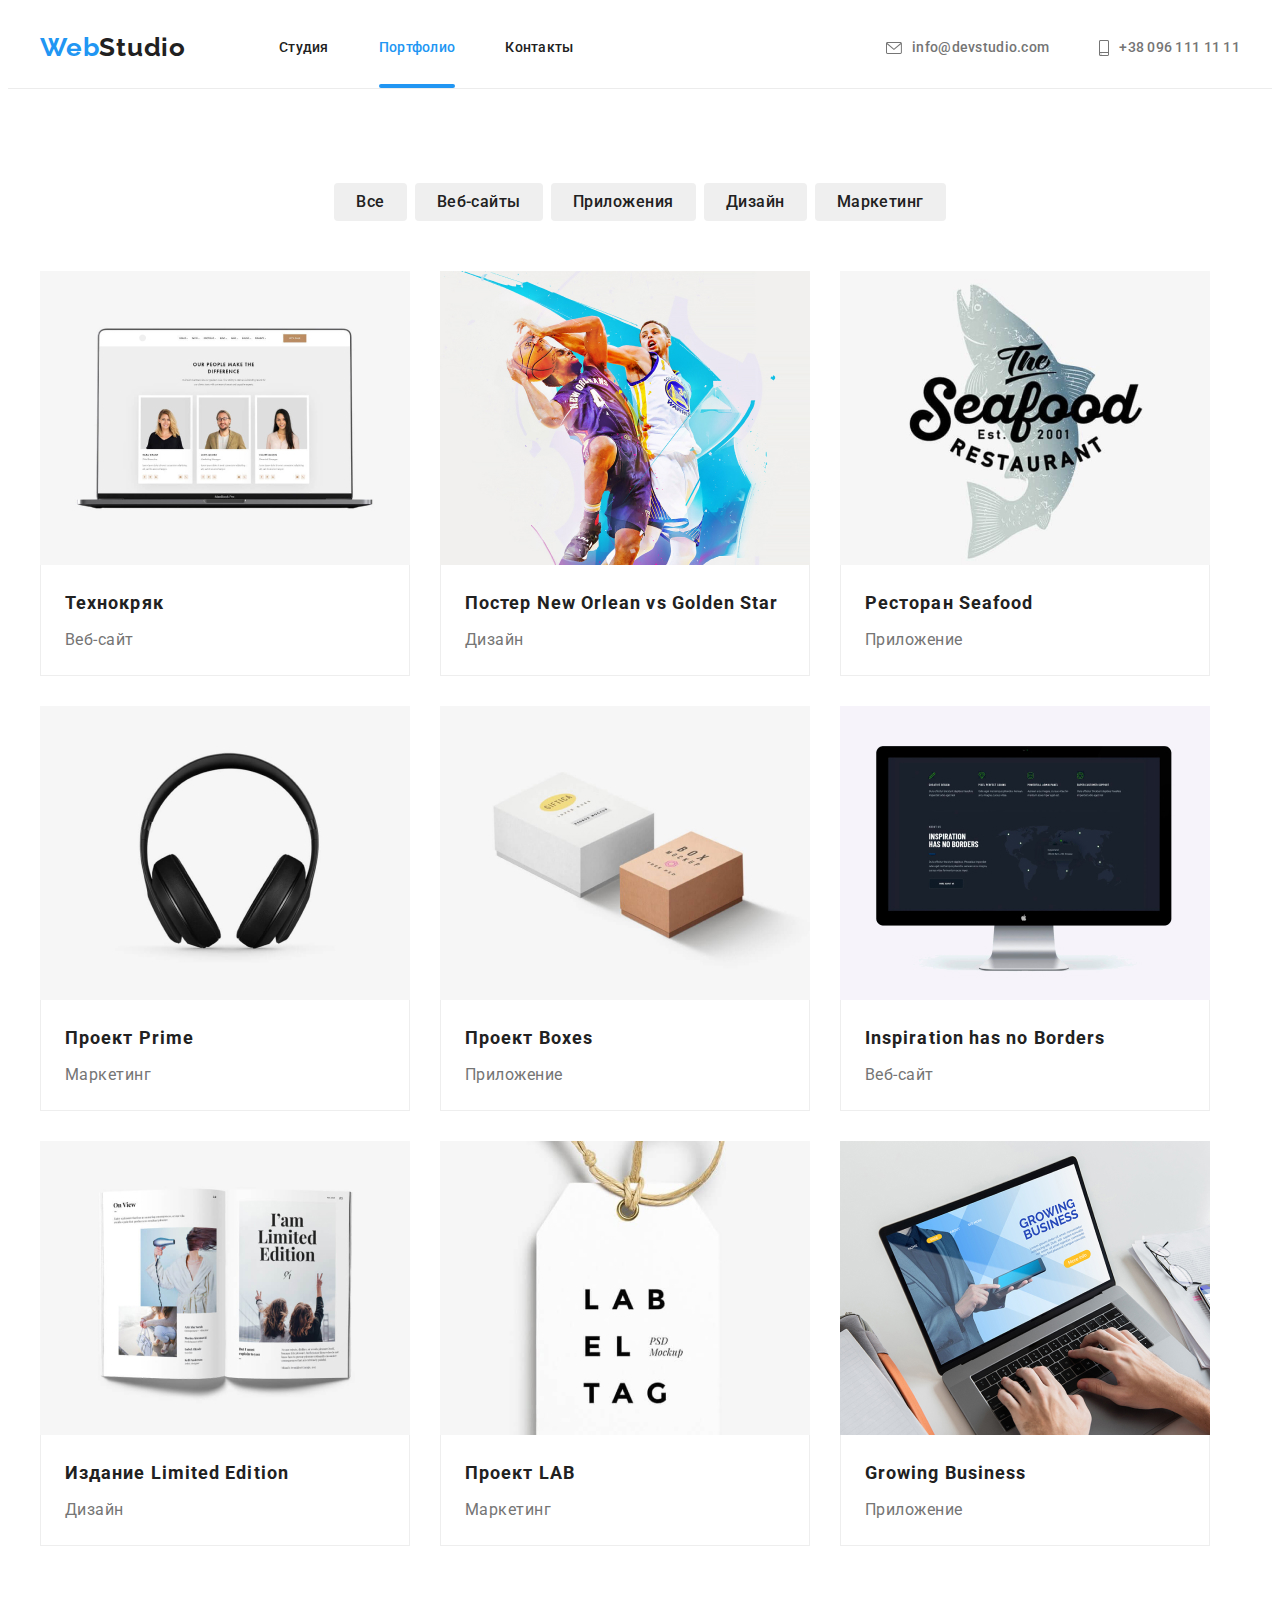
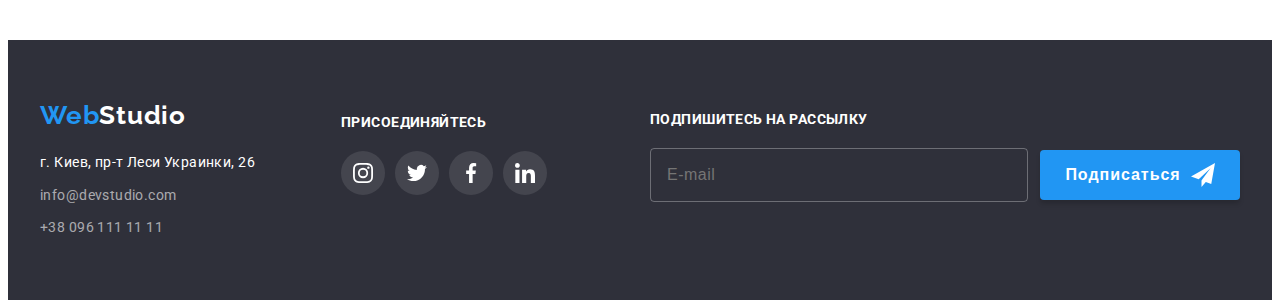
==== commit 3636e8e6: "homework 6" ====
--- a/portfolio.html
+++ b/portfolio.html
@@ -351,11 +351,15 @@
                 <div class="form-wraper">
                     <b class="form-title">Подпишитесь на рассылку</b>
                     <form class="form-field">
-                        <label>
-                            <input class="form-input" type="email" name="mail" placeholder=" " required />
-                            <span class="form-label">E-mail</span>
-                        </label>
-                        <button class="btn-submit" type="submit">Подписаться
+                        <input
+                            class="form-input"
+                            type="email"
+                            name="mail"
+                            placeholder="E-mail"
+                            required
+                        />
+                        <button class="btn-submit" type="submit">
+                            Подписаться
                             <svg class="icon-plane">
                                 <use href="./images/first-sprite.svg#icon-papep-plane"></use>
                             </svg>
--- a/css/styles.css
+++ b/css/styles.css
@@ -35,6 +35,8 @@
     --modal-window-shadow: 0px 1px 3px rgba(0, 0, 0, 0.12), 0px 1px 1px rgba(0, 0, 0, 0.14),
         0px 2px 1px rgba(0, 0, 0, 0.2);
     --modal-close-button: rgba(0, 0, 0, 0.1);
+    --modal-border-color: rgba(33, 33, 33, 0.2);
+    --border-e-mail-color: rgba(255, 255, 255, 0.3);
     --duration-and-timing-function: 250ms cubic-bezier(0.4, 0, 0.2, 1);
 
     --color4: currentColor;
@@ -553,6 +555,7 @@
 .invocation {
     display: inline-block;
     margin-bottom: 20px;
+
     font-family: "Roboto";
     font-style: normal;
     font-weight: 700;
@@ -616,38 +619,17 @@
 }
 
 .form-field {
-    position: relative;
-    display: flex;
-    align-items: center;
-}
-
-.form-label {
-    position: absolute;
-    top: 50%;
-    left: 16px;
-    transform: translateY(-50%);
-
-    font-style: normal;
-    font-weight: 400;
-    font-size: 16px;
-    line-height: 1.25;
-    letter-spacing: 0.03em;
-
-    transition: transform var(--duration-and-timing-function);
-    color: rgba(255, 255, 255, 0.6);
-}
-
-.form-input:focus + .form-label,
-.form-input:not(:placeholder-shown) + .form-label {
-    transform: translate(-80px, -9px);
+    display: flex;
+    align-items: center;
 }
 
 .form-input {
+    display: block;
     padding-left: 16px;
     width: 358px;
     height: 50px;
     border-radius: 4px;
-    border: 1px solid rgba(255, 255, 255, 0.3);
+    border: 1px solid var(--border-e-mail-color);
 
     font-style: normal;
     font-weight: normal;
@@ -655,7 +637,7 @@
     line-height: 20px;
     letter-spacing: 0.03em;
 
-    color: rgba(255, 255, 255, 0.6);
+    color: var(--basement-contact-color);
     background: transparent;
 }
 
@@ -677,7 +659,7 @@
 
     color: var(--main-title-color);
     background: var(--accent-color);
-    box-shadow: 0px 4px 4px rgba(0, 0, 0, 0.15);
+    box-shadow: var(--hero-link-shadow);
 }
 
 .icon-plane {
@@ -767,13 +749,12 @@
 
 .portfolio-overlay {
     position: absolute;
-    top: 0;
+    top: 100%;
     left: 0;
 
     width: 100%;
     height: 100%;
 
-    transform: translateY(100%);
     transition: transform var(--duration-and-timing-function);
 
     background-color: var(--portfolio-overlay-color);
@@ -799,7 +780,7 @@
 
 .unit:hover .portfolio-overlay,
 .unit:focus .portfolio-overlay {
-    transform: translateY(0);
+    transform: translateY(-100%);
 }
 
 .portfolio-discription {
@@ -833,6 +814,7 @@
 }
 
 /*===modal window===*/
+
 .backdrop {
     position: fixed;
     top: 0;
@@ -908,13 +890,15 @@
 .modal-label {
     position: relative;
     display: block;
+
+    font-family: "Roboto";
     font-style: normal;
     font-weight: 400;
     font-size: 12px;
     line-height: 1.16;
     letter-spacing: 0.01em;
 
-    color: #757575;
+    color: var(--primary-text-color);
 }
 
 .modal-input {
@@ -932,17 +916,17 @@
     line-height: 1.14;
     letter-spacing: 0.01em;
 
-    border: 1px solid rgba(33, 33, 33, 0.2);
+    border: 1px solid var(--modal-border-color);
     border-radius: 4px;
 }
 
 .modal-input:focus,
-.modal-input:hover {
+.modal-coment-input:focus {
     border-color: var(--accent-color);
-}
-
-.modal-input:focus + .modal-icon,
-.modal-input:hover + .modal-icon {
+    outline: none;
+}
+
+.modal-input:focus + .modal-icon {
     color: var(--accent-color);
 }
 
@@ -961,47 +945,81 @@
     margin-top: 4px;
     margin-bottom: 20px;
     padding: 12px 16px;
+    resize: none;
 
     width: 100%;
     min-height: 120px;
 
+    font-family: "Roboto";
     font-style: normal;
     font-weight: 400;
     font-size: 14px;
     line-height: 1.14;
     letter-spacing: 0.01em;
 
-    border: 1px solid rgba(33, 33, 33, 0.2);
+    border: 1px solid var(--modal-border-color);
     border-radius: 4px;
-    /* color: rgba(117, 117, 117, 0.5); */
 }
 
 .agreement-label {
-    display: block;
+    display: flex;
+    align-items: center;
+    justify-content: center;
     margin-bottom: 30px;
 
+    font-family: "Roboto";
     font-style: normal;
     font-weight: 400;
     font-size: 14px;
     line-height: 1.71;
     letter-spacing: 0.03em;
-
-    color: #757575;
+    text-align: center;
+
+    color: var(--primary-text-color);
 }
 
 .modal-agreement {
+    -webkit-appearance: none;
+    -moz-appearance: none;
+    appearance: none;
+    position: absolute;
+}
+
+.conditions {
+    color: var(--accent-color);
+    margin-left: 5px;
+}
+
+.checkbox-icon {
+    display: inline-block;
+    margin-right: 7px;
+
+    width: 16px;
+    height: 15px;
+
+    border: 2px solid var(--title-text-color);
+    border-radius: 2px;
+}
+
+.modal-agreement:checked + .checkbox-icon {
+    background-color: var(--accent-color);
+    border-color: var(--accent-color);
+    background-image: url(../images/checkmark.svg);
+    background-size: contain;
+    background-origin: border-box;
 }
 
 .modal-btn {
     display: block;
     margin-right: auto;
     margin-left: auto;
-    
+
     min-width: 200px;
     height: 50px;
     border: 0;
     border-radius: 4px;
 
+    font-family: "Roboto";
     font-style: normal;
     font-weight: 700;
     font-size: 16px;
@@ -1010,5 +1028,5 @@
 
     color: var(--main-title-color);
     background-color: var(--accent-color);
-    box-shadow: 0px 4px 4px rgba(0, 0, 0, 0.15);
-}
+    box-shadow: var(--hero-link-shadow);
+}
